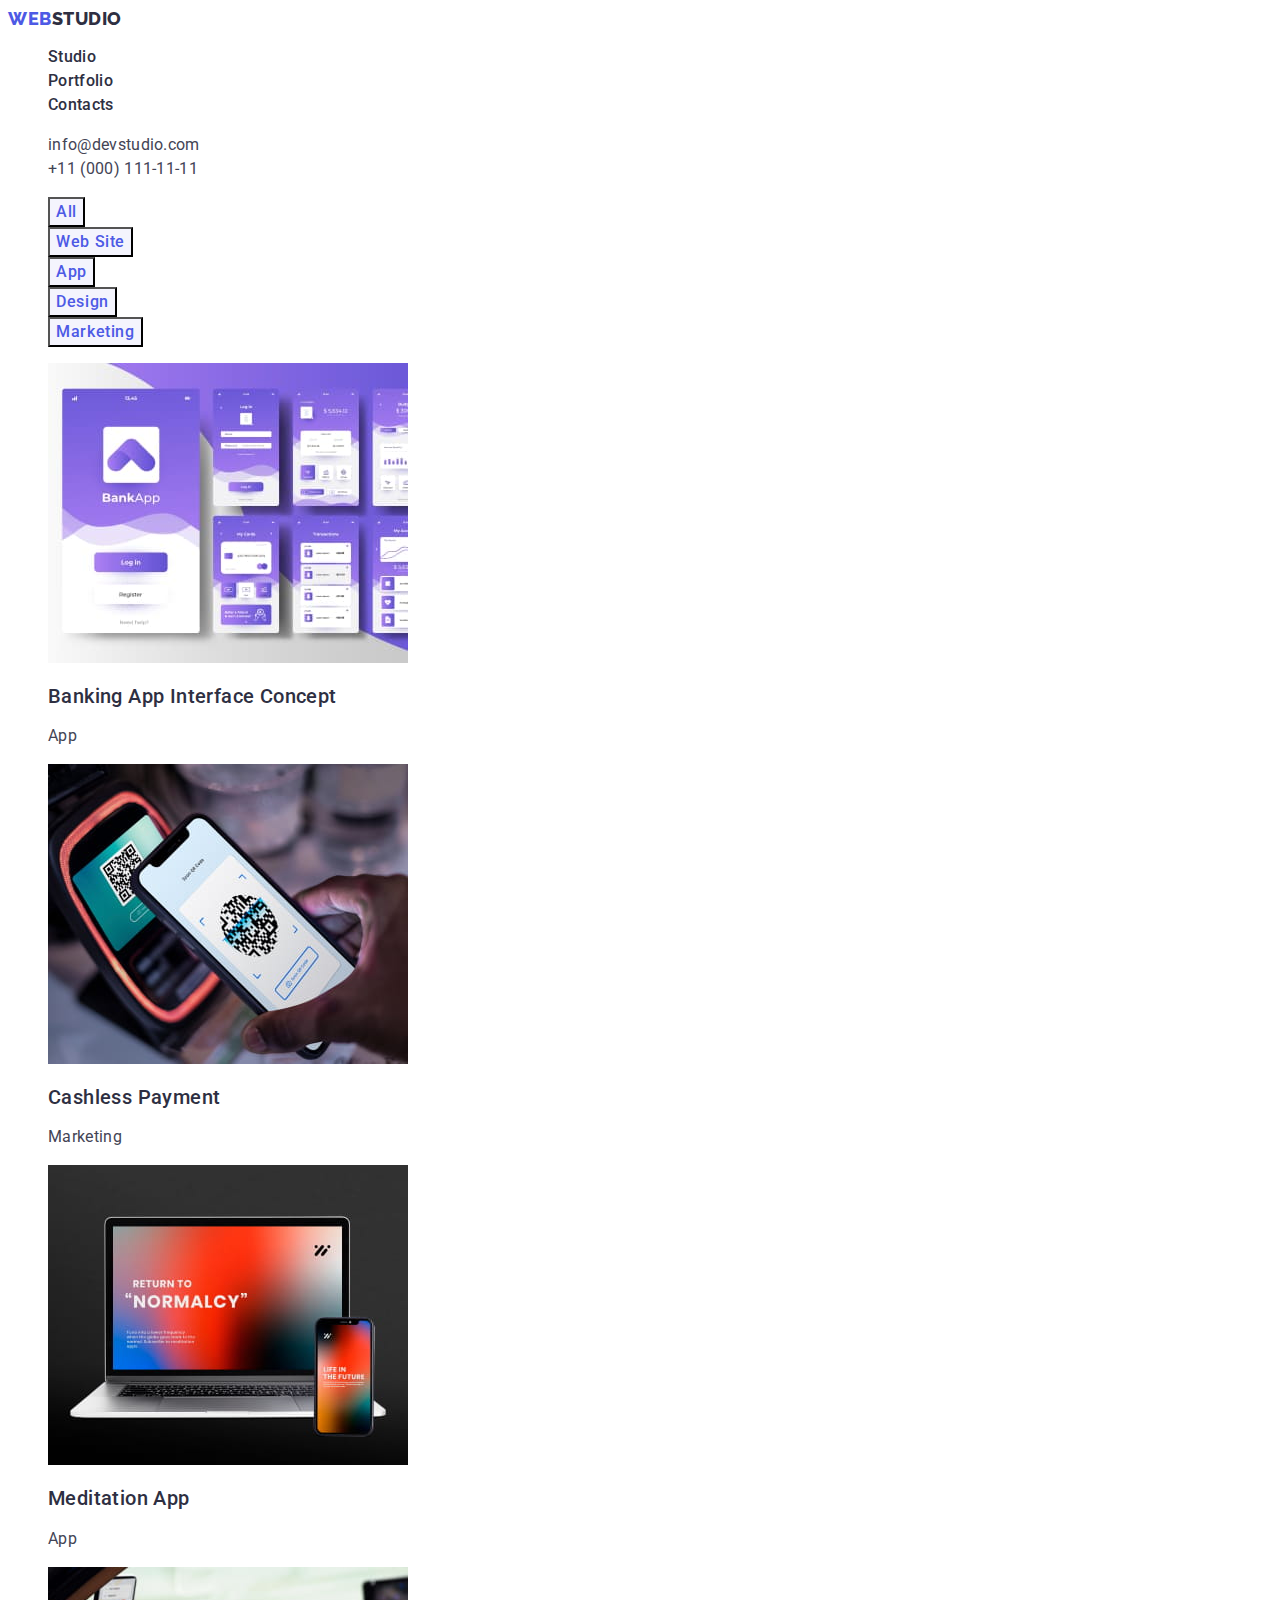
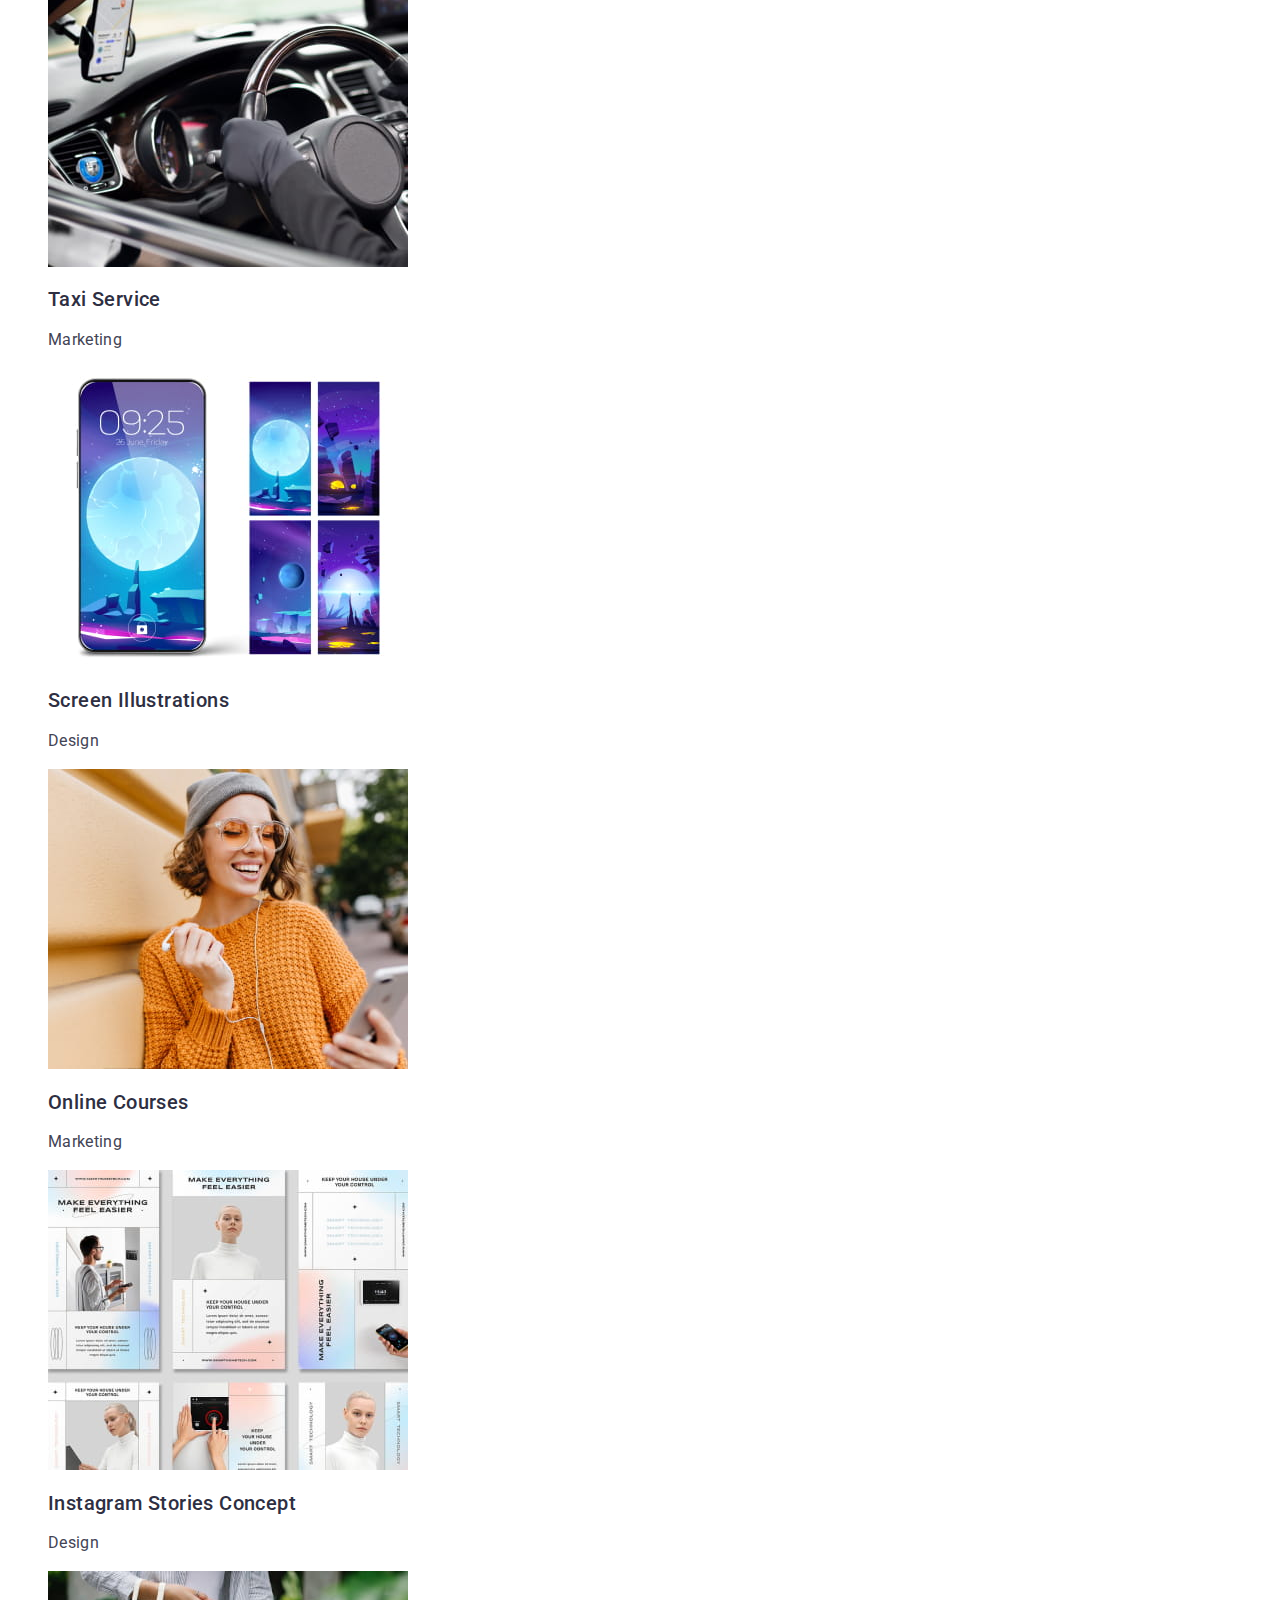
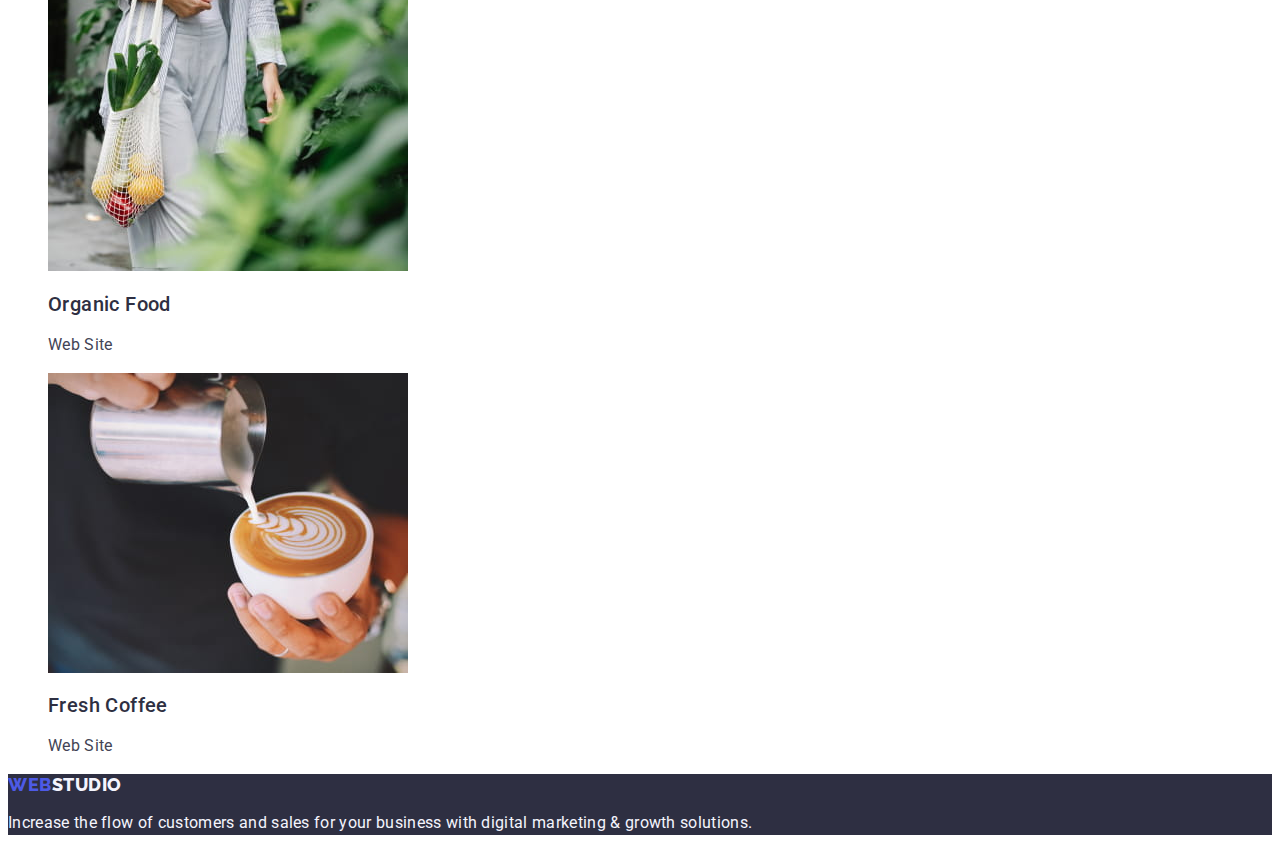
==== portfolio.html @ d8437b6e "Initial commit" ====
<!DOCTYPE html>
<html lang="en">
  <head>
    <meta charset="UTF-8" />
    <meta name="viewport" content="width=device-width, initial-scale=1.0" />
    <title>WebStudio</title>
    <link rel="preconnect" href="https://fonts.googleapis.com" />
    <link rel="preconnect" href="https://fonts.gstatic.com" crossorigin />
    <link
      href="https://fonts.googleapis.com/css2?family=Raleway:wght@800&family=Roboto:wght@400;500;700;900&display=swap"
      rel="stylesheet"
    />
    <link rel="stylesheet" href="./css/styles.css" />
  </head>
  <body>
    <!-- Header -->
    <!-- *************** -->
    <header class="page-header">
      <nav class="page-nav">
        <a href="./index.html" class="logo link"
          >Web<span class="logo-studio">Studio</span></a
        >
        <ul class="list menu">
          <li class="menu-item">
            <a href="./index.html" class="menu-link link">Studio</a>
          </li>
          <li class="menu-item">
            <a href="./portfolio.html" class="menu-link link">Portfolio</a>
          </li>
          <li class="menu-item">
            <a href="" class="menu-link link">Contacts</a>
          </li>
        </ul>
      </nav>
      <address class="contacts">
        <ul class="list contacts-list">
          <li class="contacts-item">
            <a href="mailto:info@devstudio.com" class="link contacts-item-link"
              >info@devstudio.com</a
            >
          </li>
          <li class="contacts-item">
            <a href="tel:+110001111111" class="link contacts-item-link"
              >+11 (000) 111-11-11</a
            >
          </li>
        </ul>
      </address>
    </header>
    <!-- Header / -->
    <!-- Portfolio -->
    <main>
      <section class="portfolio">
        <h1 hidden>Portfolio</h1>
        <ul class="list filter">
          <li class="filter-btn">
            <button type="button" class="btn">All</button>
          </li>
          <li class="filter-btn">
            <button type="button" class="btn">Web Site</button>
          </li>
          <li class="filter-btn">
            <button type="button" class="btn">App</button>
          </li>
          <li class="filter-btn">
            <button type="button" class="btn">Design</button>
          </li>
          <li class="filter-btn">
            <button type="button" class="btn">Marketing</button>
          </li>
        </ul>

        <ul class="list">
          <li class="card">
            <a href="" class="link">
              <img
                class="card-img"
                src="./images/portfolio/img-1.jpg"
                alt="Banking app"
                width="360"
                height="300"
              />
              <h2 class="second-header">Banking App Interface Concept</h2>
              <p class="describtion">App</p>
            </a>
          </li>
          <li class="card">
            <a href="" class="link">
              <img
                class="card-img"
                src="./images/portfolio/img-2.jpg"
                alt="Cashless payment"
                width="360"
                height="300"
              />
              <h2 class="second-header">Cashless Payment</h2>
              <p class="describtion">Marketing</p>
            </a>
          </li>
          <li class="card">
            <a href="" class="link">
              <img
                class="card-img"
                src="./images/portfolio/img-3.jpg"
                alt="Meditation App"
                width="360"
                height="300"
              />
              <h2 class="second-header">Meditation App</h2>
              <p class="describtion">App</p>
            </a>
          </li>
          <li class="card">
            <a href="" class="link">
              <img
                class="card-img"
                src="./images/portfolio/img-4.jpg"
                alt="Taxi Service"
                width="360"
                height="300"
              />
              <h2 class="second-header">Taxi Service</h2>
              <p class="describtion">Marketing</p>
            </a>
          </li>
          <li class="card">
            <a href="" class="link">
              <img
                class="card-img"
                src="./images/portfolio/img-5.jpg"
                alt="Screen Illustrations"
                width="360"
                height="300"
              />
              <h2 class="second-header">Screen Illustrations</h2>
              <p class="describtion">Design</p>
            </a>
          </li>
          <li class="card">
            <a href="" class="link">
              <img
                class="card-img"
                src="./images/portfolio/img-6.jpg"
                alt="Online Courses"
                width="360"
                height="300"
              />
              <h2 class="second-header">Online Courses</h2>
              <p class="describtion">Marketing</p>
            </a>
          </li>
          <li class="card">
            <a href="" class="link">
              <img
                class="card-img"
                src="./images/portfolio/img-7.jpg"
                alt="Instagram Stories Concept"
                width="360"
                height="300"
              />
              <h2 class="second-header">Instagram Stories Concept</h2>
              <p class="describtion">Design</p>
            </a>
          </li>
          <li class="card">
            <a href="" class="link">
              <img
                class="card-img"
                src="./images/portfolio/img-8.jpg"
                alt="Organic Food"
                width="360"
                height="300"
              />
              <h2 class="second-header">Organic Food</h2>
              <p class="describtion">Web Site</p>
            </a>
          </li>
          <li class="card">
            <a href="" class="link">
              <img
                class="card-img"
                src="./images/portfolio/img-9.jpg"
                alt="Fresh Coffee"
                width="360"
                height="300"
              />
              <h2 class="second-header">Fresh Coffee</h2>
              <p class="describtion">Web Site</p>
            </a>
          </li>
        </ul>
      </section>
      <!-- Portfolio / -->
    </main>
    <!-- FOOTER -->
    <footer class="footer">
      <a href="./index.html" class="logo link"
        >Web<span class="logo-studio-light">Studio</span></a
      >
      <p class="describtion-light">
        Increase the flow of customers and sales for your business with digital
        marketing & growth solutions.
      </p>
    </footer>
    <!-- FOOTER / -->
  </body>
</html>
---- css/styles.css ----
:root {
  --primary-text-color: #434455;
  --secondary-color: #2e2f42;
  --brand-color: #4d5ae5;
  --pressed-color: #404bbf;
  --background-color: #fff;
  --light-color: #f4f4fd;
}
body {
  font-family: 'Roboto', sans-serif;
  color: var(--primary-text-color);
  background-color: var(--background-color);
}
.list {
  list-style: none;
}
.link {
  text-decoration: none;
  color: var(--primary-text-color);
}
.section-header {
  font-weight: 700;
  font-size: 36px;
  line-height: 1.11;
  text-align: center;
  letter-spacing: 0.02em;
  text-transform: capitalize;
  color: var(--secondary-color);
}
.second-header {
  font-weight: 500;
  font-size: 20px;
  line-height: 1.2;
  letter-spacing: 0.02em;
  color: var(--secondary-color);
}
.describtion {
  font-weight: 400;
  font-size: 16px;
  line-height: 1.5;
  letter-spacing: 0.02em;
}
/* Header
*************** */
.logo {
  color: var(--brand-color);
  font-family: 'Raleway', sans-serif;
  font-size: 18px;
  font-style: normal;
  font-weight: 800;
  line-height: 1.17;
  letter-spacing: 0.03em;
  text-transform: uppercase;
}
.logo-studio {
  color: var(--secondary-color);
}
.menu-link {
  color: var(--secondary-color);
  font-size: 16px;
  font-style: normal;
  font-weight: 500;
  line-height: 1.5;
  letter-spacing: 0.02em;
}
.menu-link:hover,
.menu-link:focus {
  color: var(--pressed-color);
}
.contacts {
  font-style: normal;
}

.contacts-item {
  font-size: 16px;
  font-weight: 400;
  line-height: 1.5;
  letter-spacing: 0.02em;
}
.contacts-item-link:hover,
.contacts-item-link:focus {
  color: var(--pressed-color);
}
/* HERO */
.hero {
  background-color: var(--secondary-color);
}
.hero-header {
  color: var(--background-color);
  font-size: 56px;
  font-weight: 700;
  line-height: 1.07;
  letter-spacing: 0.02em;
  text-align: center;
}
.hero-btn {
  font-family: 'Roboto', sans-serif;
  cursor: pointer;
  background-color: var(--brand-color);
  font-weight: 500;
  font-size: 16px;
  line-height: 1.5;
  letter-spacing: 0.04em;
  color: var(--background-color);
}
.hero-btn:hover,
.hero-btn:focus {
  background-color: var(--pressed-color);
}
/* Section 4
Team */
.team {
  background-color: #f4f4fd;
}
.team-member {
  background-color: var(--background-color);
}

/* Portfolio */
.portfolio {
  background-color: var(--background-color);
}
.btn {
  font-family: 'Roboto', sans-serif;
  cursor: pointer;
  font-weight: 500;
  font-size: 16px;
  line-height: 1.5;
  letter-spacing: 0.04em;
  color: var(--brand-color);
  background-color: var(--light-color);
}
.btn:hover,
.btn:focus {
  color: var(--background-color);
  background-color: var(--pressed-color);
}

/* FOOTER */
.footer {
  background-color: var(--secondary-color);
}
.logo-studio-light {
  color: var(--light-color);
}
.describtion-light {
  color: var(--light-color);
  line-height: 1.5;
  letter-spacing: 0.02em;
}
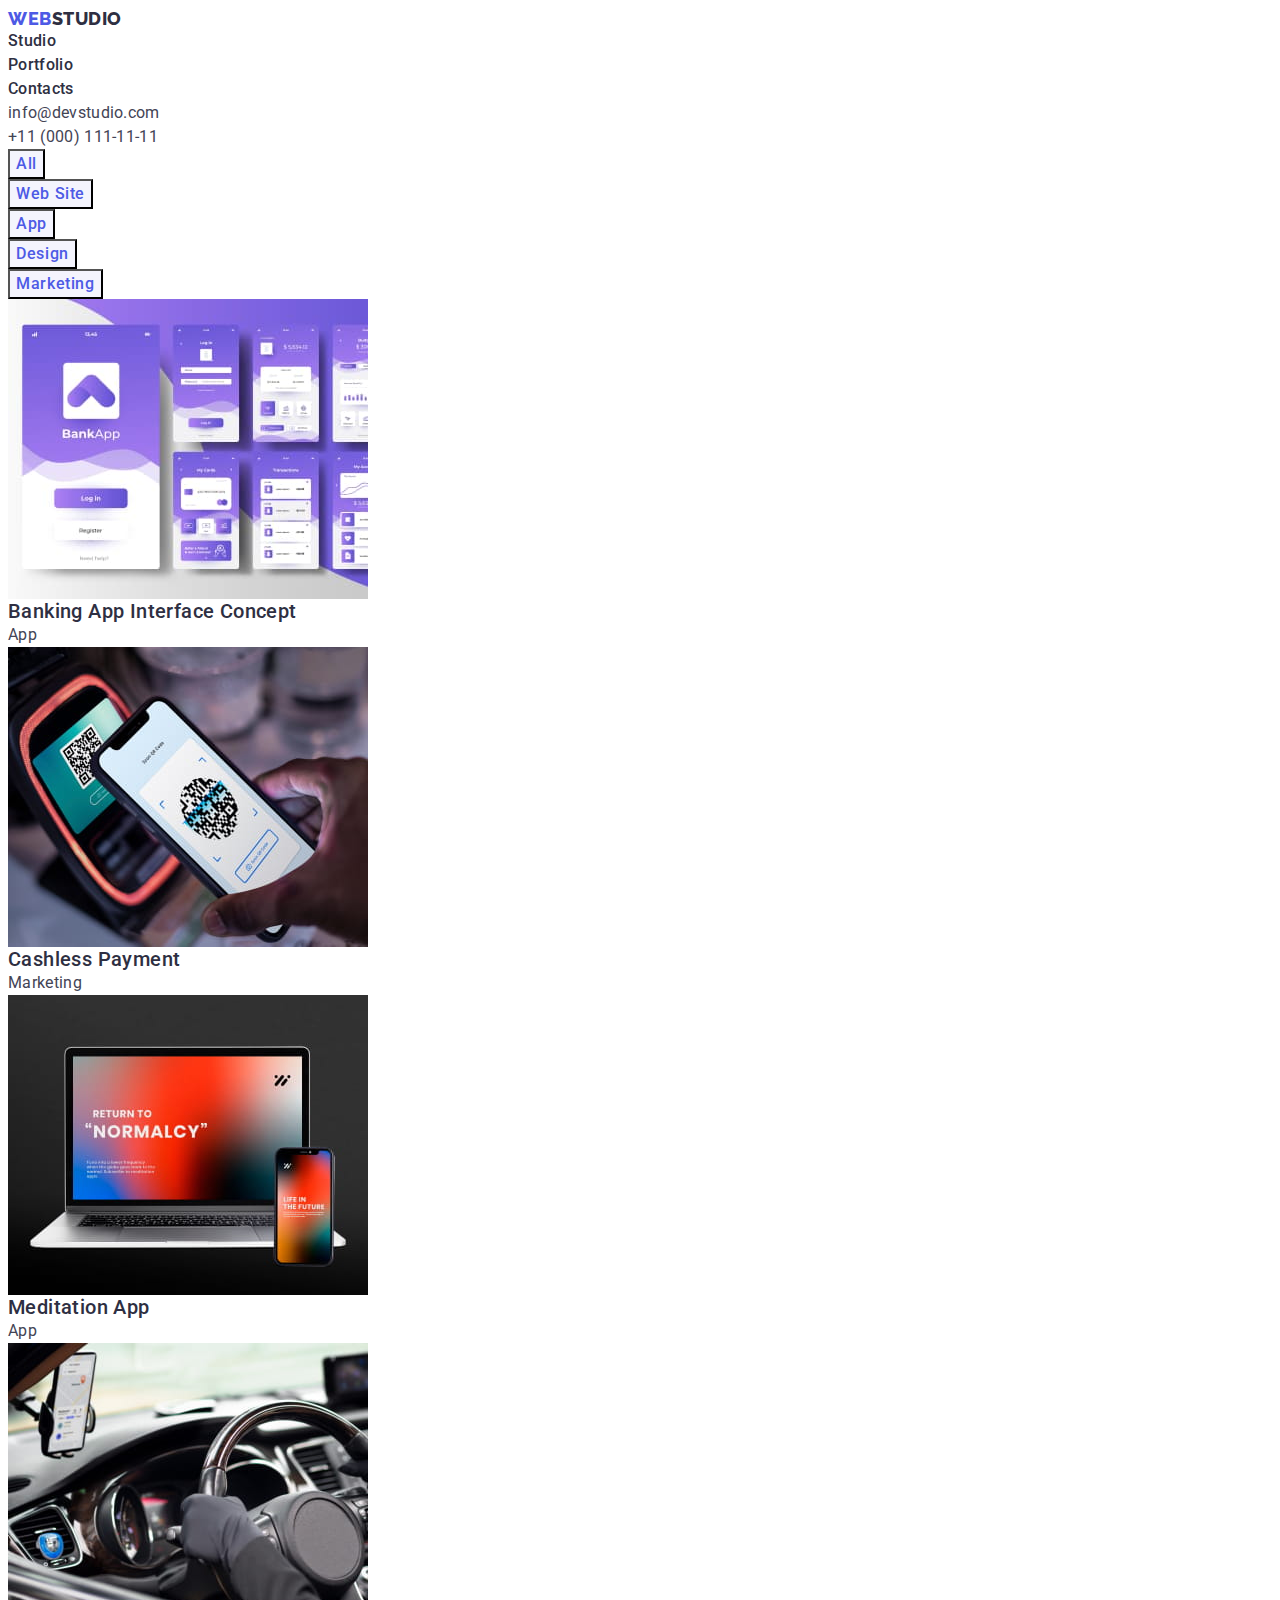
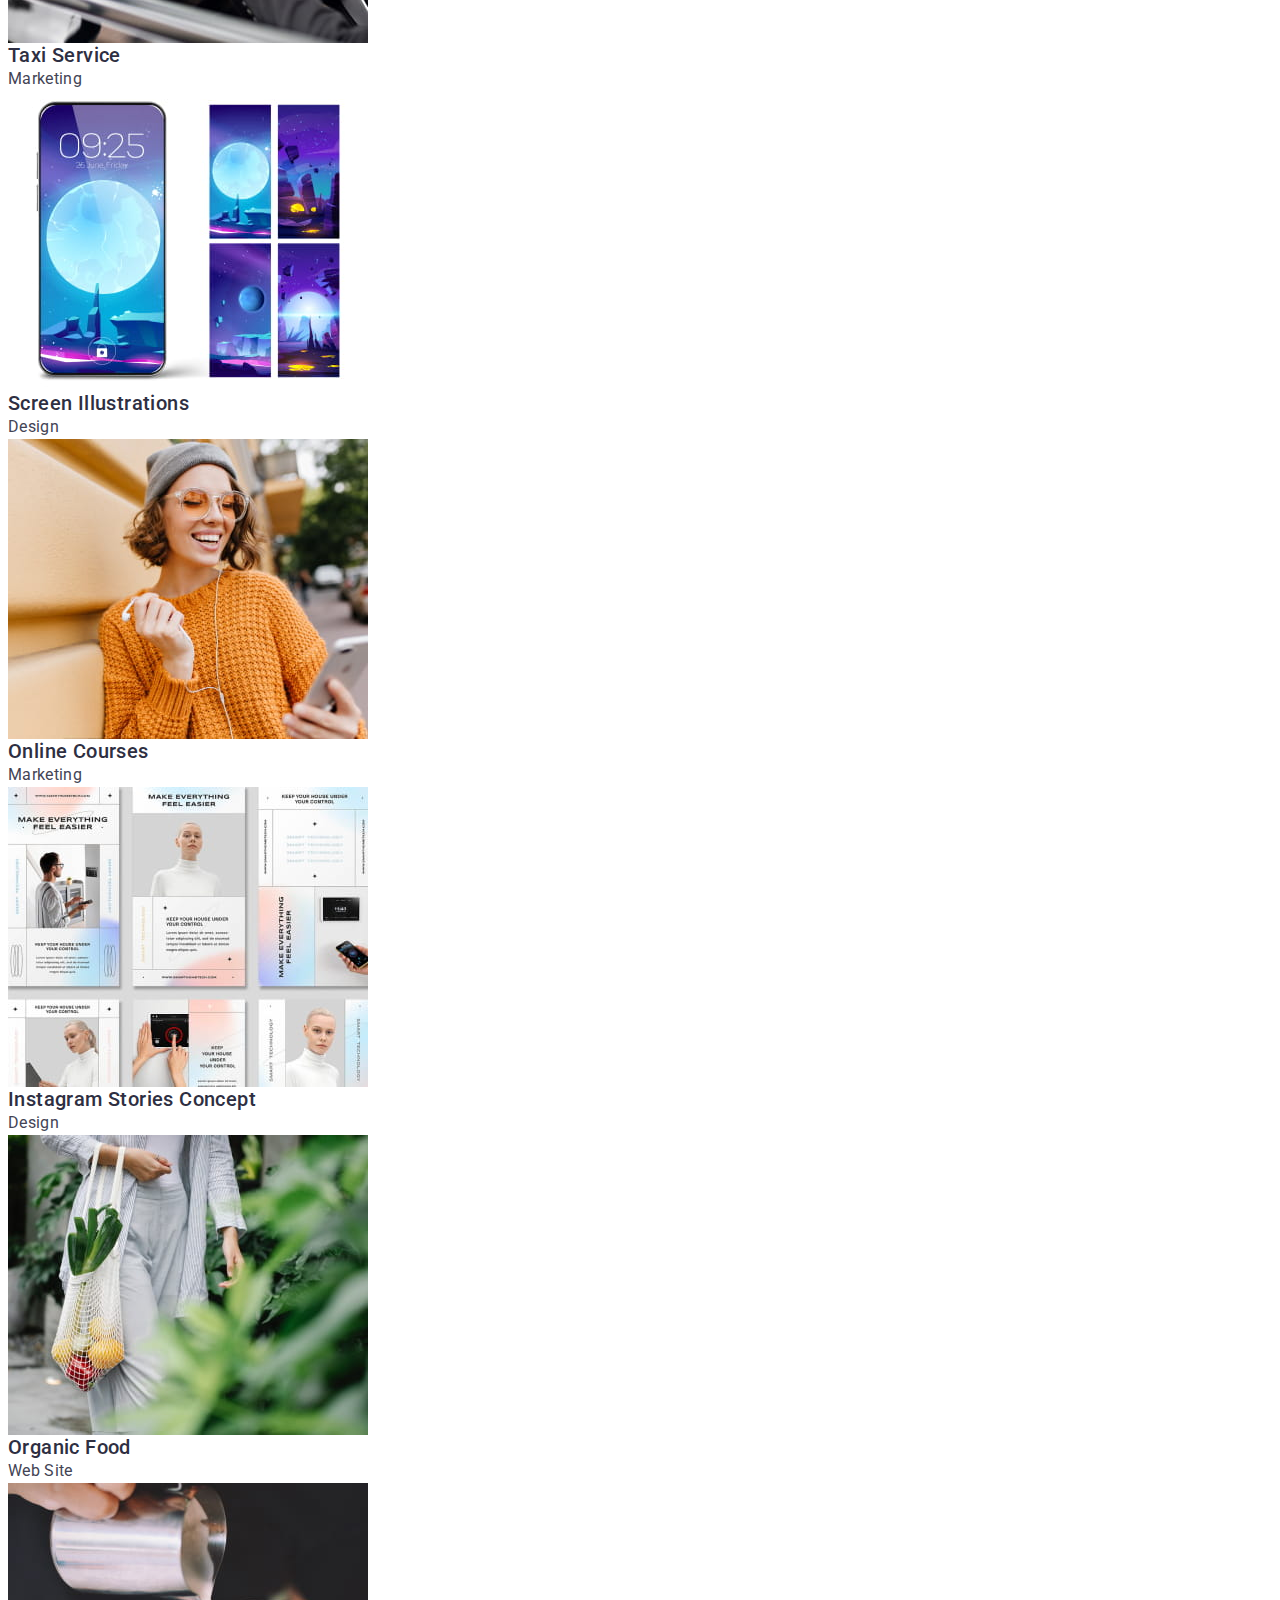
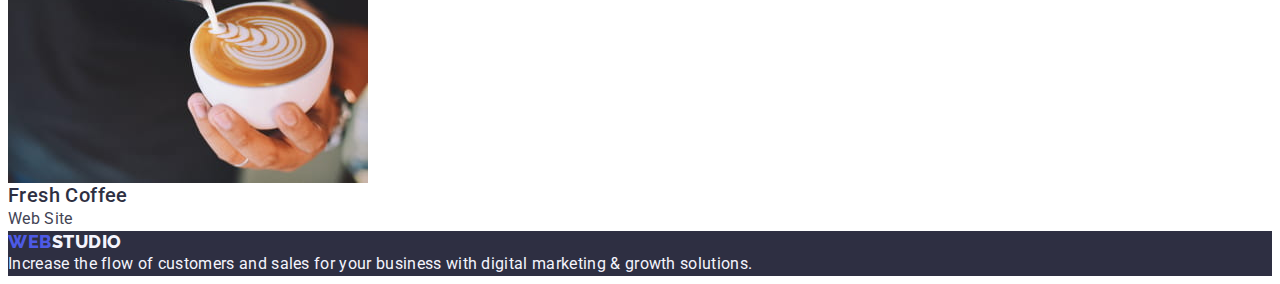
==== commit b6275ce5: "add global styles" ====
--- a/portfolio.html
+++ b/portfolio.html
@@ -9,6 +9,13 @@
     <link
       href="https://fonts.googleapis.com/css2?family=Raleway:wght@800&family=Roboto:wght@400;500;700;900&display=swap"
       rel="stylesheet"
+    />
+    <link
+      rel="stylesheet"
+      href="https://cdnjs.cloudflare.com/ajax/libs/modern-normalize/2.0.0/modern-normalize.min.css"
+      integrity="sha512-4xo8blKMVCiXpTaLzQSLSw3KFOVPWhm/TRtuPVc4WG6kUgjH6J03IBuG7JZPkcWMxJ5huwaBpOpnwYElP/m6wg=="
+      crossorigin="anonymous"
+      referrerpolicy="no-referrer"
     />
     <link rel="stylesheet" href="./css/styles.css" />
   </head>
--- a/css/styles.css
+++ b/css/styles.css
@@ -6,6 +6,26 @@
   --background-color: #fff;
   --light-color: #f4f4fd;
 }
+h1,
+h2,
+h3,
+h4,
+h5,
+p {
+  margin-top: 0;
+  margin-bottom: 0;
+}
+
+ul,
+ol {
+  margin-top: 0;
+  margin-bottom: 0;
+  padding-left: 0;
+}
+img {
+  display: block;
+}
+
 body {
   font-family: 'Roboto', sans-serif;
   color: var(--primary-text-color);
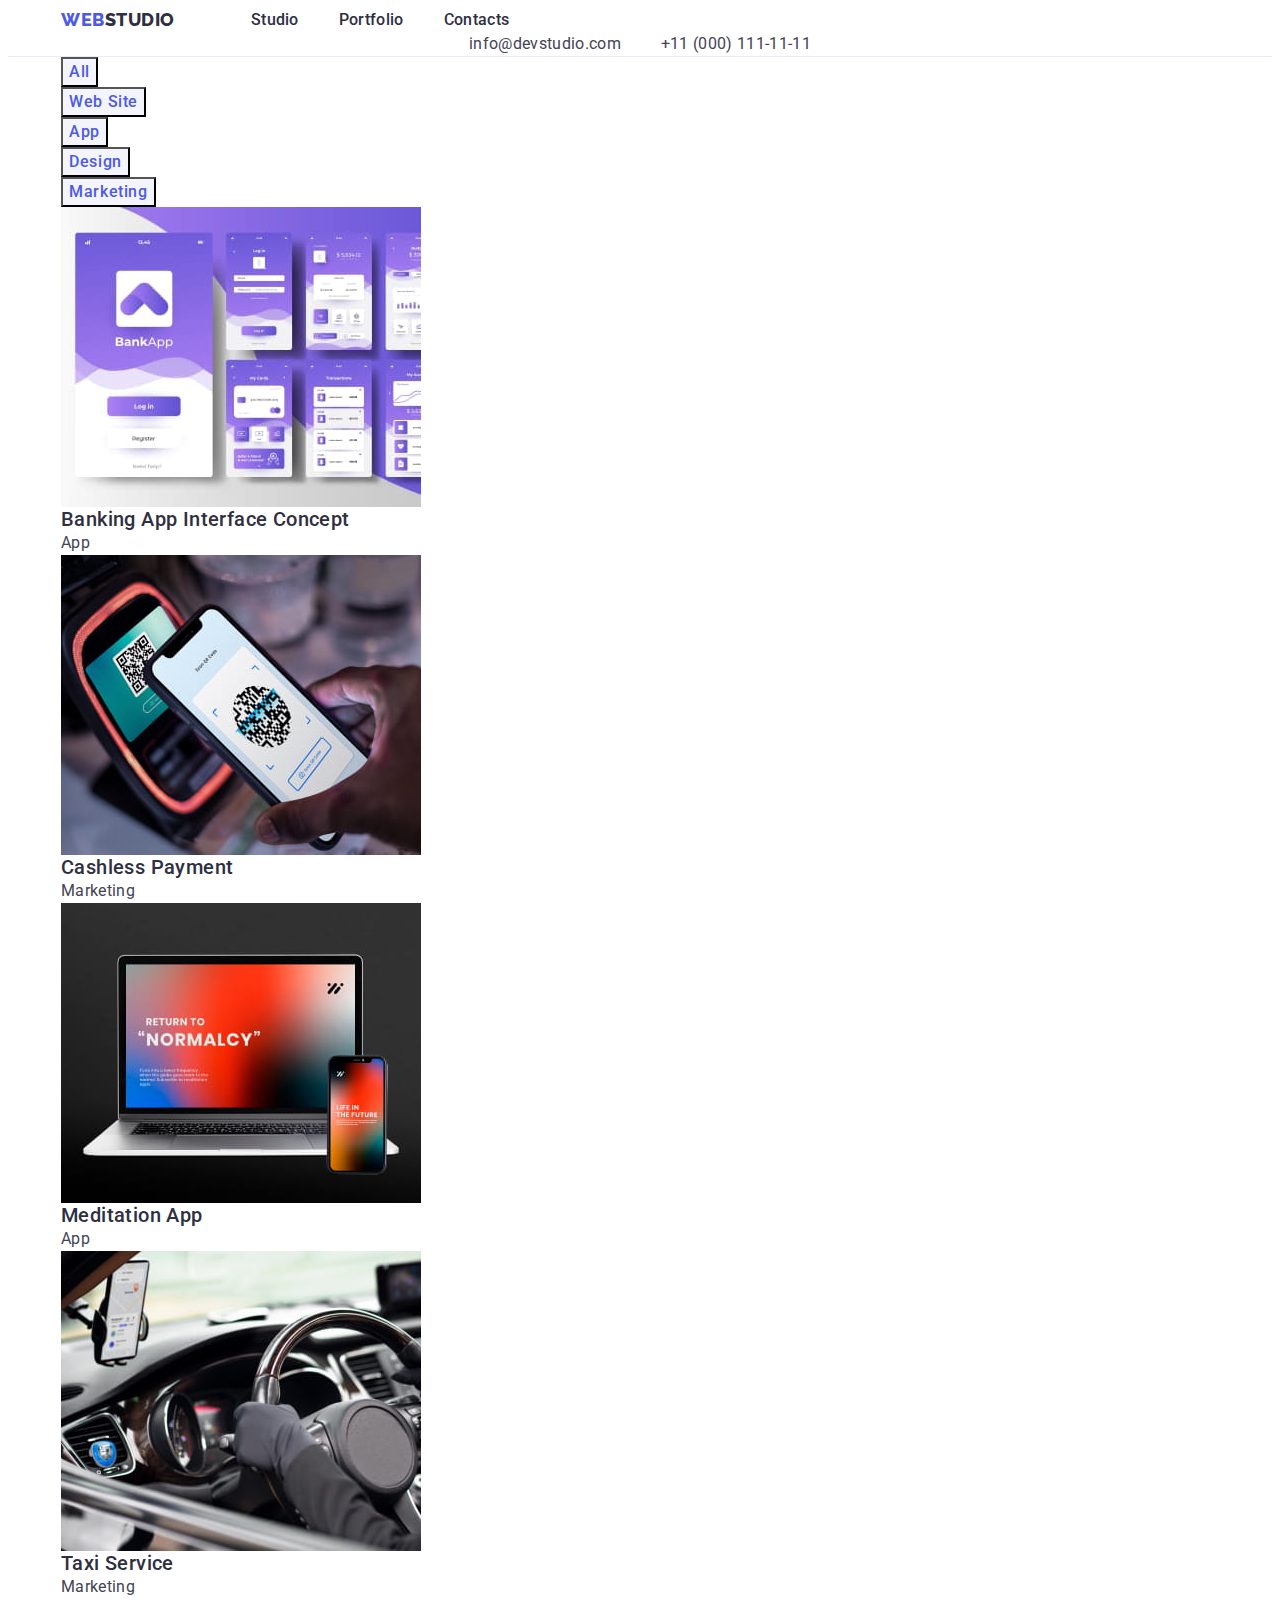
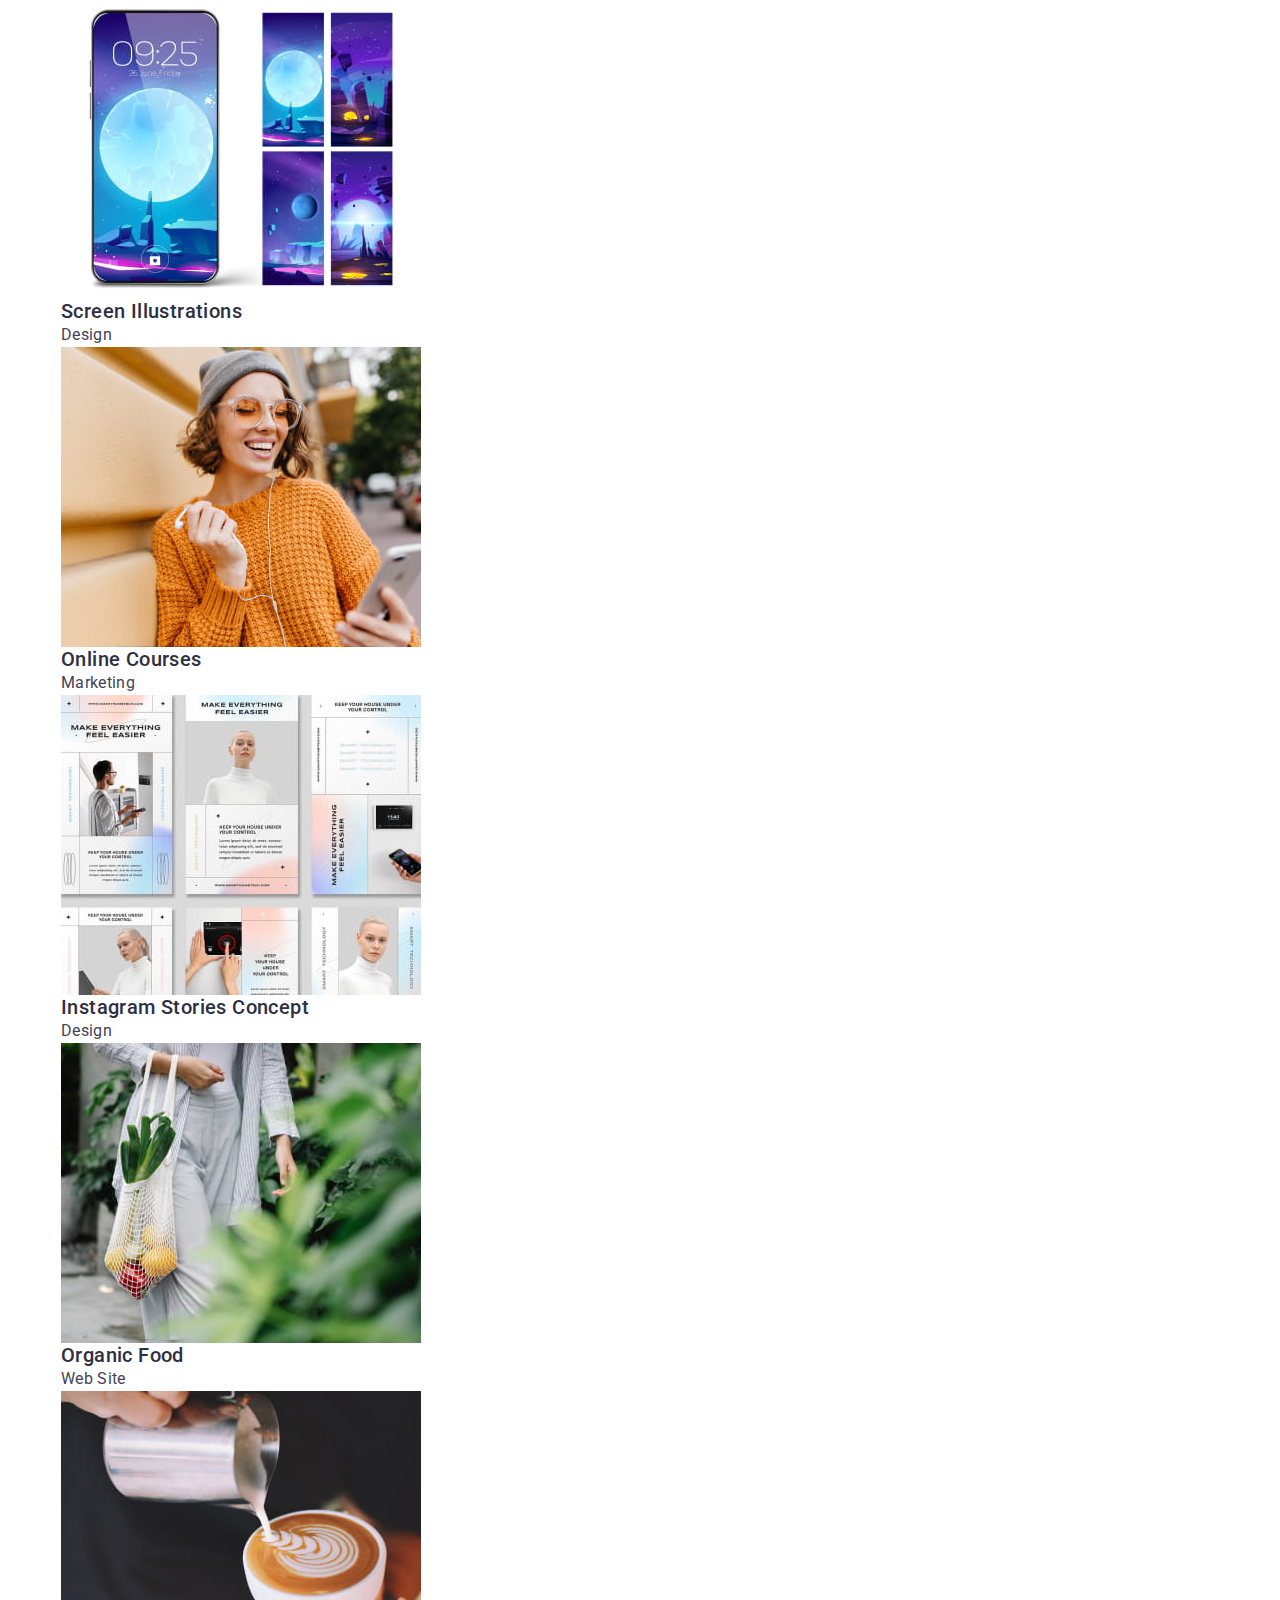
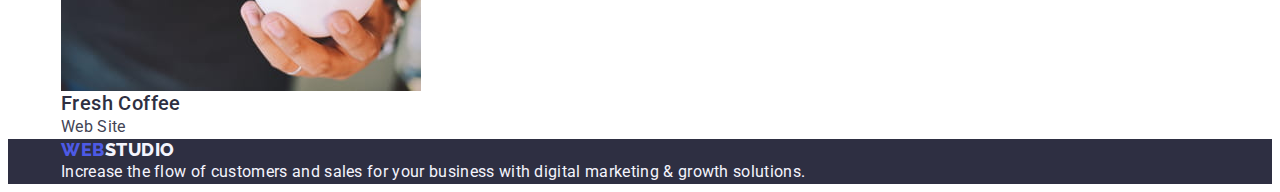
==== commit b67b1ad5: "add header and hero position styling" ====
--- a/portfolio.html
+++ b/portfolio.html
@@ -23,191 +23,199 @@
     <!-- Header -->
     <!-- *************** -->
     <header class="page-header">
-      <nav class="page-nav">
-        <a href="./index.html" class="logo link"
-          >Web<span class="logo-studio">Studio</span></a
-        >
-        <ul class="list menu">
-          <li class="menu-item">
-            <a href="./index.html" class="menu-link link">Studio</a>
-          </li>
-          <li class="menu-item">
-            <a href="./portfolio.html" class="menu-link link">Portfolio</a>
-          </li>
-          <li class="menu-item">
-            <a href="" class="menu-link link">Contacts</a>
-          </li>
-        </ul>
-      </nav>
-      <address class="contacts">
-        <ul class="list contacts-list">
-          <li class="contacts-item">
-            <a href="mailto:info@devstudio.com" class="link contacts-item-link"
-              >info@devstudio.com</a
-            >
-          </li>
-          <li class="contacts-item">
-            <a href="tel:+110001111111" class="link contacts-item-link"
-              >+11 (000) 111-11-11</a
-            >
-          </li>
-        </ul>
-      </address>
+      <div class="container">
+        <nav class="page-nav">
+          <a href="./index.html" class="logo link"
+            >Web<span class="logo-studio">Studio</span></a
+          >
+          <ul class="list menu">
+            <li class="menu-item">
+              <a href="./index.html" class="menu-link link">Studio</a>
+            </li>
+            <li class="menu-item">
+              <a href="./portfolio.html" class="menu-link link">Portfolio</a>
+            </li>
+            <li class="menu-item">
+              <a href="" class="menu-link link">Contacts</a>
+            </li>
+          </ul>
+        </nav>
+        <address class="contacts">
+          <ul class="list contacts-list">
+            <li class="contacts-item">
+              <a
+                href="mailto:info@devstudio.com"
+                class="link contacts-item-link"
+                >info@devstudio.com</a
+              >
+            </li>
+            <li class="contacts-item">
+              <a href="tel:+110001111111" class="link contacts-item-link"
+                >+11 (000) 111-11-11</a
+              >
+            </li>
+          </ul>
+        </address>
+      </div>
     </header>
     <!-- Header / -->
     <!-- Portfolio -->
     <main>
       <section class="portfolio">
-        <h1 hidden>Portfolio</h1>
-        <ul class="list filter">
-          <li class="filter-btn">
-            <button type="button" class="btn">All</button>
-          </li>
-          <li class="filter-btn">
-            <button type="button" class="btn">Web Site</button>
-          </li>
-          <li class="filter-btn">
-            <button type="button" class="btn">App</button>
-          </li>
-          <li class="filter-btn">
-            <button type="button" class="btn">Design</button>
-          </li>
-          <li class="filter-btn">
-            <button type="button" class="btn">Marketing</button>
-          </li>
-        </ul>
+        <div class="container">
+          <h1 hidden>Portfolio</h1>
+          <ul class="list filter">
+            <li class="filter-btn">
+              <button type="button" class="btn">All</button>
+            </li>
+            <li class="filter-btn">
+              <button type="button" class="btn">Web Site</button>
+            </li>
+            <li class="filter-btn">
+              <button type="button" class="btn">App</button>
+            </li>
+            <li class="filter-btn">
+              <button type="button" class="btn">Design</button>
+            </li>
+            <li class="filter-btn">
+              <button type="button" class="btn">Marketing</button>
+            </li>
+          </ul>
 
-        <ul class="list">
-          <li class="card">
-            <a href="" class="link">
-              <img
-                class="card-img"
-                src="./images/portfolio/img-1.jpg"
-                alt="Banking app"
-                width="360"
-                height="300"
-              />
-              <h2 class="second-header">Banking App Interface Concept</h2>
-              <p class="describtion">App</p>
-            </a>
-          </li>
-          <li class="card">
-            <a href="" class="link">
-              <img
-                class="card-img"
-                src="./images/portfolio/img-2.jpg"
-                alt="Cashless payment"
-                width="360"
-                height="300"
-              />
-              <h2 class="second-header">Cashless Payment</h2>
-              <p class="describtion">Marketing</p>
-            </a>
-          </li>
-          <li class="card">
-            <a href="" class="link">
-              <img
-                class="card-img"
-                src="./images/portfolio/img-3.jpg"
-                alt="Meditation App"
-                width="360"
-                height="300"
-              />
-              <h2 class="second-header">Meditation App</h2>
-              <p class="describtion">App</p>
-            </a>
-          </li>
-          <li class="card">
-            <a href="" class="link">
-              <img
-                class="card-img"
-                src="./images/portfolio/img-4.jpg"
-                alt="Taxi Service"
-                width="360"
-                height="300"
-              />
-              <h2 class="second-header">Taxi Service</h2>
-              <p class="describtion">Marketing</p>
-            </a>
-          </li>
-          <li class="card">
-            <a href="" class="link">
-              <img
-                class="card-img"
-                src="./images/portfolio/img-5.jpg"
-                alt="Screen Illustrations"
-                width="360"
-                height="300"
-              />
-              <h2 class="second-header">Screen Illustrations</h2>
-              <p class="describtion">Design</p>
-            </a>
-          </li>
-          <li class="card">
-            <a href="" class="link">
-              <img
-                class="card-img"
-                src="./images/portfolio/img-6.jpg"
-                alt="Online Courses"
-                width="360"
-                height="300"
-              />
-              <h2 class="second-header">Online Courses</h2>
-              <p class="describtion">Marketing</p>
-            </a>
-          </li>
-          <li class="card">
-            <a href="" class="link">
-              <img
-                class="card-img"
-                src="./images/portfolio/img-7.jpg"
-                alt="Instagram Stories Concept"
-                width="360"
-                height="300"
-              />
-              <h2 class="second-header">Instagram Stories Concept</h2>
-              <p class="describtion">Design</p>
-            </a>
-          </li>
-          <li class="card">
-            <a href="" class="link">
-              <img
-                class="card-img"
-                src="./images/portfolio/img-8.jpg"
-                alt="Organic Food"
-                width="360"
-                height="300"
-              />
-              <h2 class="second-header">Organic Food</h2>
-              <p class="describtion">Web Site</p>
-            </a>
-          </li>
-          <li class="card">
-            <a href="" class="link">
-              <img
-                class="card-img"
-                src="./images/portfolio/img-9.jpg"
-                alt="Fresh Coffee"
-                width="360"
-                height="300"
-              />
-              <h2 class="second-header">Fresh Coffee</h2>
-              <p class="describtion">Web Site</p>
-            </a>
-          </li>
-        </ul>
+          <ul class="list">
+            <li class="card">
+              <a href="" class="link">
+                <img
+                  class="card-img"
+                  src="./images/portfolio/img-1.jpg"
+                  alt="Banking app"
+                  width="360"
+                  height="300"
+                />
+                <h2 class="second-header">Banking App Interface Concept</h2>
+                <p class="describtion">App</p>
+              </a>
+            </li>
+            <li class="card">
+              <a href="" class="link">
+                <img
+                  class="card-img"
+                  src="./images/portfolio/img-2.jpg"
+                  alt="Cashless payment"
+                  width="360"
+                  height="300"
+                />
+                <h2 class="second-header">Cashless Payment</h2>
+                <p class="describtion">Marketing</p>
+              </a>
+            </li>
+            <li class="card">
+              <a href="" class="link">
+                <img
+                  class="card-img"
+                  src="./images/portfolio/img-3.jpg"
+                  alt="Meditation App"
+                  width="360"
+                  height="300"
+                />
+                <h2 class="second-header">Meditation App</h2>
+                <p class="describtion">App</p>
+              </a>
+            </li>
+            <li class="card">
+              <a href="" class="link">
+                <img
+                  class="card-img"
+                  src="./images/portfolio/img-4.jpg"
+                  alt="Taxi Service"
+                  width="360"
+                  height="300"
+                />
+                <h2 class="second-header">Taxi Service</h2>
+                <p class="describtion">Marketing</p>
+              </a>
+            </li>
+            <li class="card">
+              <a href="" class="link">
+                <img
+                  class="card-img"
+                  src="./images/portfolio/img-5.jpg"
+                  alt="Screen Illustrations"
+                  width="360"
+                  height="300"
+                />
+                <h2 class="second-header">Screen Illustrations</h2>
+                <p class="describtion">Design</p>
+              </a>
+            </li>
+            <li class="card">
+              <a href="" class="link">
+                <img
+                  class="card-img"
+                  src="./images/portfolio/img-6.jpg"
+                  alt="Online Courses"
+                  width="360"
+                  height="300"
+                />
+                <h2 class="second-header">Online Courses</h2>
+                <p class="describtion">Marketing</p>
+              </a>
+            </li>
+            <li class="card">
+              <a href="" class="link">
+                <img
+                  class="card-img"
+                  src="./images/portfolio/img-7.jpg"
+                  alt="Instagram Stories Concept"
+                  width="360"
+                  height="300"
+                />
+                <h2 class="second-header">Instagram Stories Concept</h2>
+                <p class="describtion">Design</p>
+              </a>
+            </li>
+            <li class="card">
+              <a href="" class="link">
+                <img
+                  class="card-img"
+                  src="./images/portfolio/img-8.jpg"
+                  alt="Organic Food"
+                  width="360"
+                  height="300"
+                />
+                <h2 class="second-header">Organic Food</h2>
+                <p class="describtion">Web Site</p>
+              </a>
+            </li>
+            <li class="card">
+              <a href="" class="link">
+                <img
+                  class="card-img"
+                  src="./images/portfolio/img-9.jpg"
+                  alt="Fresh Coffee"
+                  width="360"
+                  height="300"
+                />
+                <h2 class="second-header">Fresh Coffee</h2>
+                <p class="describtion">Web Site</p>
+              </a>
+            </li>
+          </ul>
+        </div>
       </section>
       <!-- Portfolio / -->
     </main>
     <!-- FOOTER -->
     <footer class="footer">
-      <a href="./index.html" class="logo link"
-        >Web<span class="logo-studio-light">Studio</span></a
-      >
-      <p class="describtion-light">
-        Increase the flow of customers and sales for your business with digital
-        marketing & growth solutions.
-      </p>
+      <div class="container">
+        <a href="./index.html" class="logo link"
+          >Web<span class="logo-studio-light">Studio</span></a
+        >
+        <p class="describtion-light">
+          Increase the flow of customers and sales for your business with
+          digital marketing & growth solutions.
+        </p>
+      </div>
     </footer>
     <!-- FOOTER / -->
   </body>
--- a/css/styles.css
+++ b/css/styles.css
@@ -31,6 +31,14 @@
   color: var(--primary-text-color);
   background-color: var(--background-color);
 }
+
+.container {
+  width: 1158px;
+  margin-right: auto;
+  margin-left: auto;
+  padding-right: 15px;
+  padding-left: 15px;
+}
 .list {
   list-style: none;
 }
@@ -39,7 +47,6 @@
   color: var(--primary-text-color);
 }
 .section-header {
-  font-weight: 700;
   font-size: 36px;
   line-height: 1.11;
   text-align: center;
@@ -55,13 +62,33 @@
   color: var(--secondary-color);
 }
 .describtion {
-  font-weight: 400;
   font-size: 16px;
   line-height: 1.5;
   letter-spacing: 0.02em;
 }
 /* Header
 *************** */
+
+.page-header {
+  border-bottom: 1px solid #e7e9fc;
+}
+
+.page-header-container {
+  display: flex;
+  align-items: center;
+  justify-content: space-between;
+}
+.page-nav {
+  display: flex;
+  align-items: center;
+
+  gap: 76px;
+}
+.menu {
+  display: flex;
+
+  gap: 40px;
+}
 .logo {
   color: var(--brand-color);
   font-family: 'Raleway', sans-serif;
@@ -90,6 +117,12 @@
 .contacts {
   font-style: normal;
 }
+.contacts-list {
+  display: flex;
+  align-items: center;
+  justify-content: center;
+  gap: 40px;
+}
 
 .contacts-item {
   font-size: 16px;
@@ -103,9 +136,15 @@
 }
 /* HERO */
 .hero {
+  padding-top: 188px;
+  padding-bottom: 188px;
   background-color: var(--secondary-color);
 }
 .hero-header {
+  max-width: 496px;
+  margin-bottom: 48px;
+  margin-right: auto;
+  margin-left: auto;
   color: var(--background-color);
   font-size: 56px;
   font-weight: 700;
@@ -114,6 +153,15 @@
   text-align: center;
 }
 .hero-btn {
+  display: block;
+  margin: 0 auto;
+  margin-bottom: 48px;
+  padding: 16px 32px;
+  min-width: 169px;
+  height: 56px;
+  box-shadow: 0px 4px 4px rgba(0, 0, 0, 0.15);
+  border-radius: 4px;
+  border: none;
   font-family: 'Roboto', sans-serif;
   cursor: pointer;
   background-color: var(--brand-color);
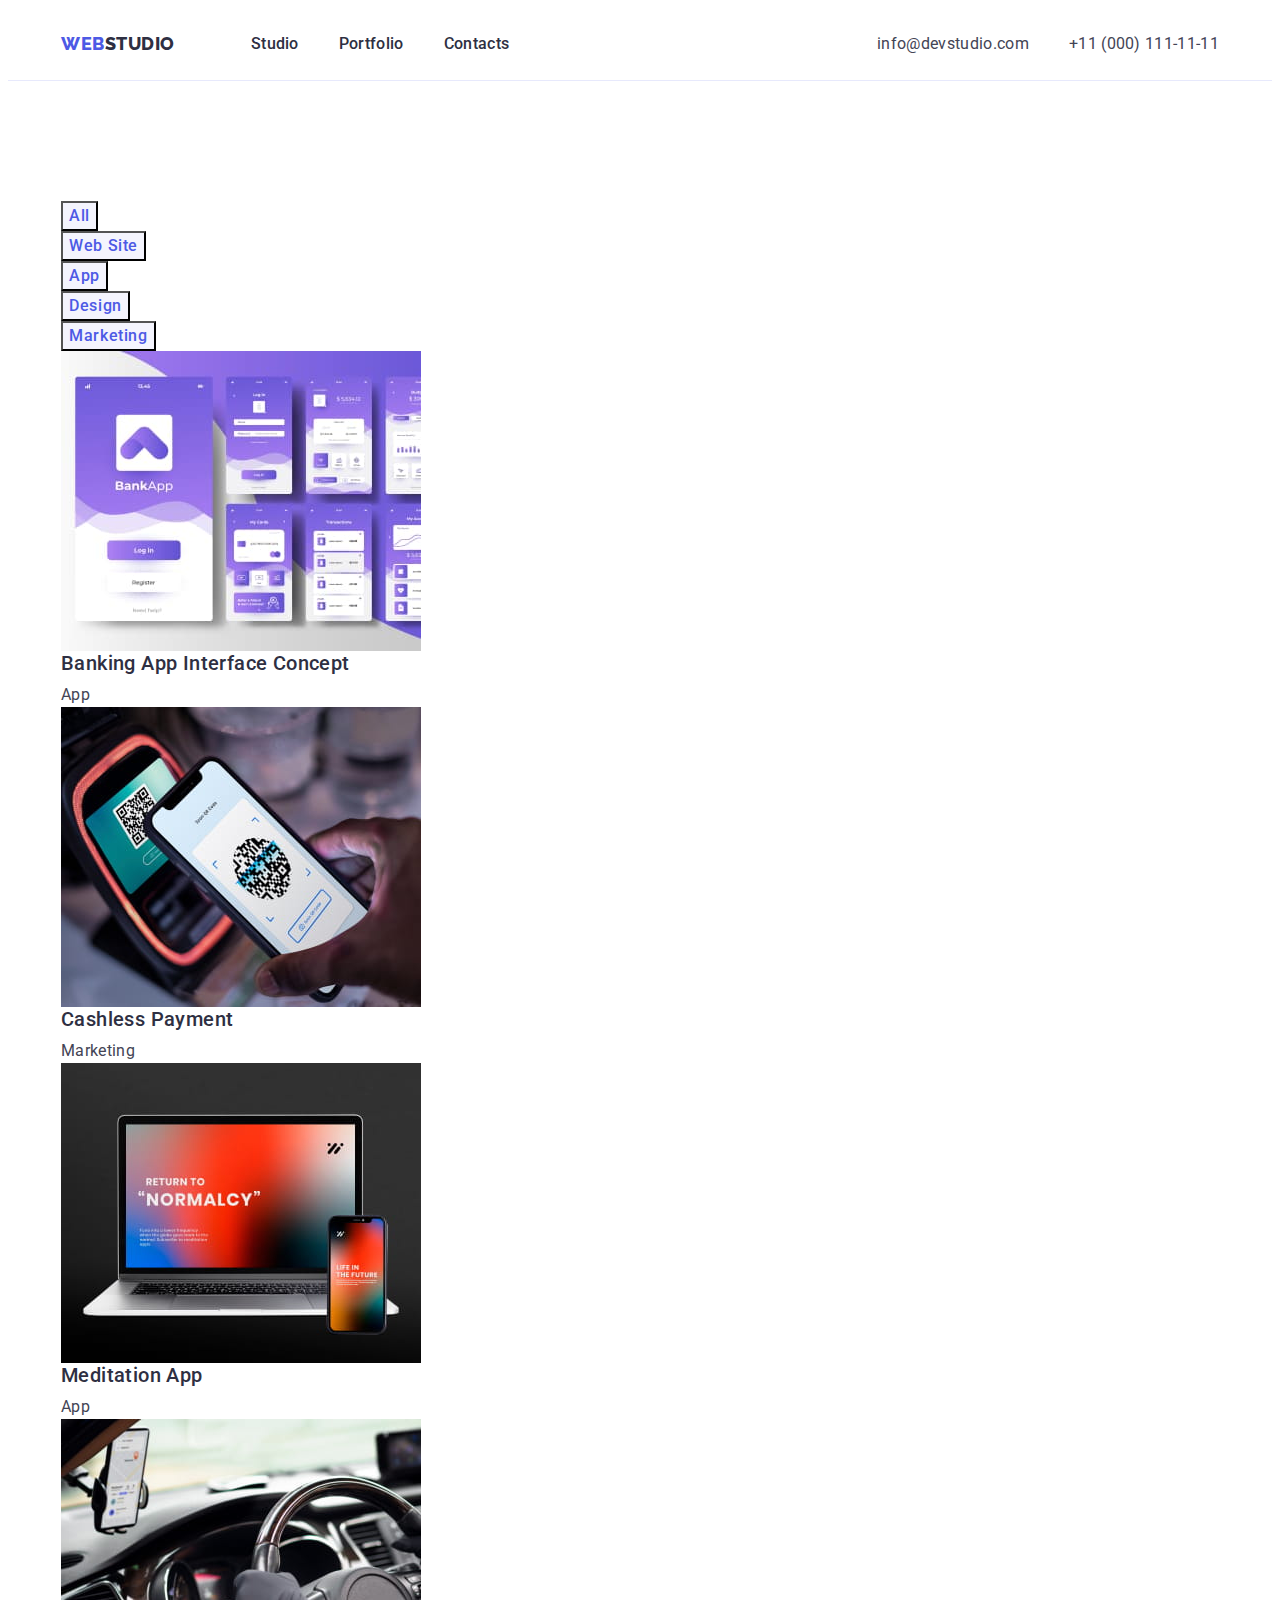
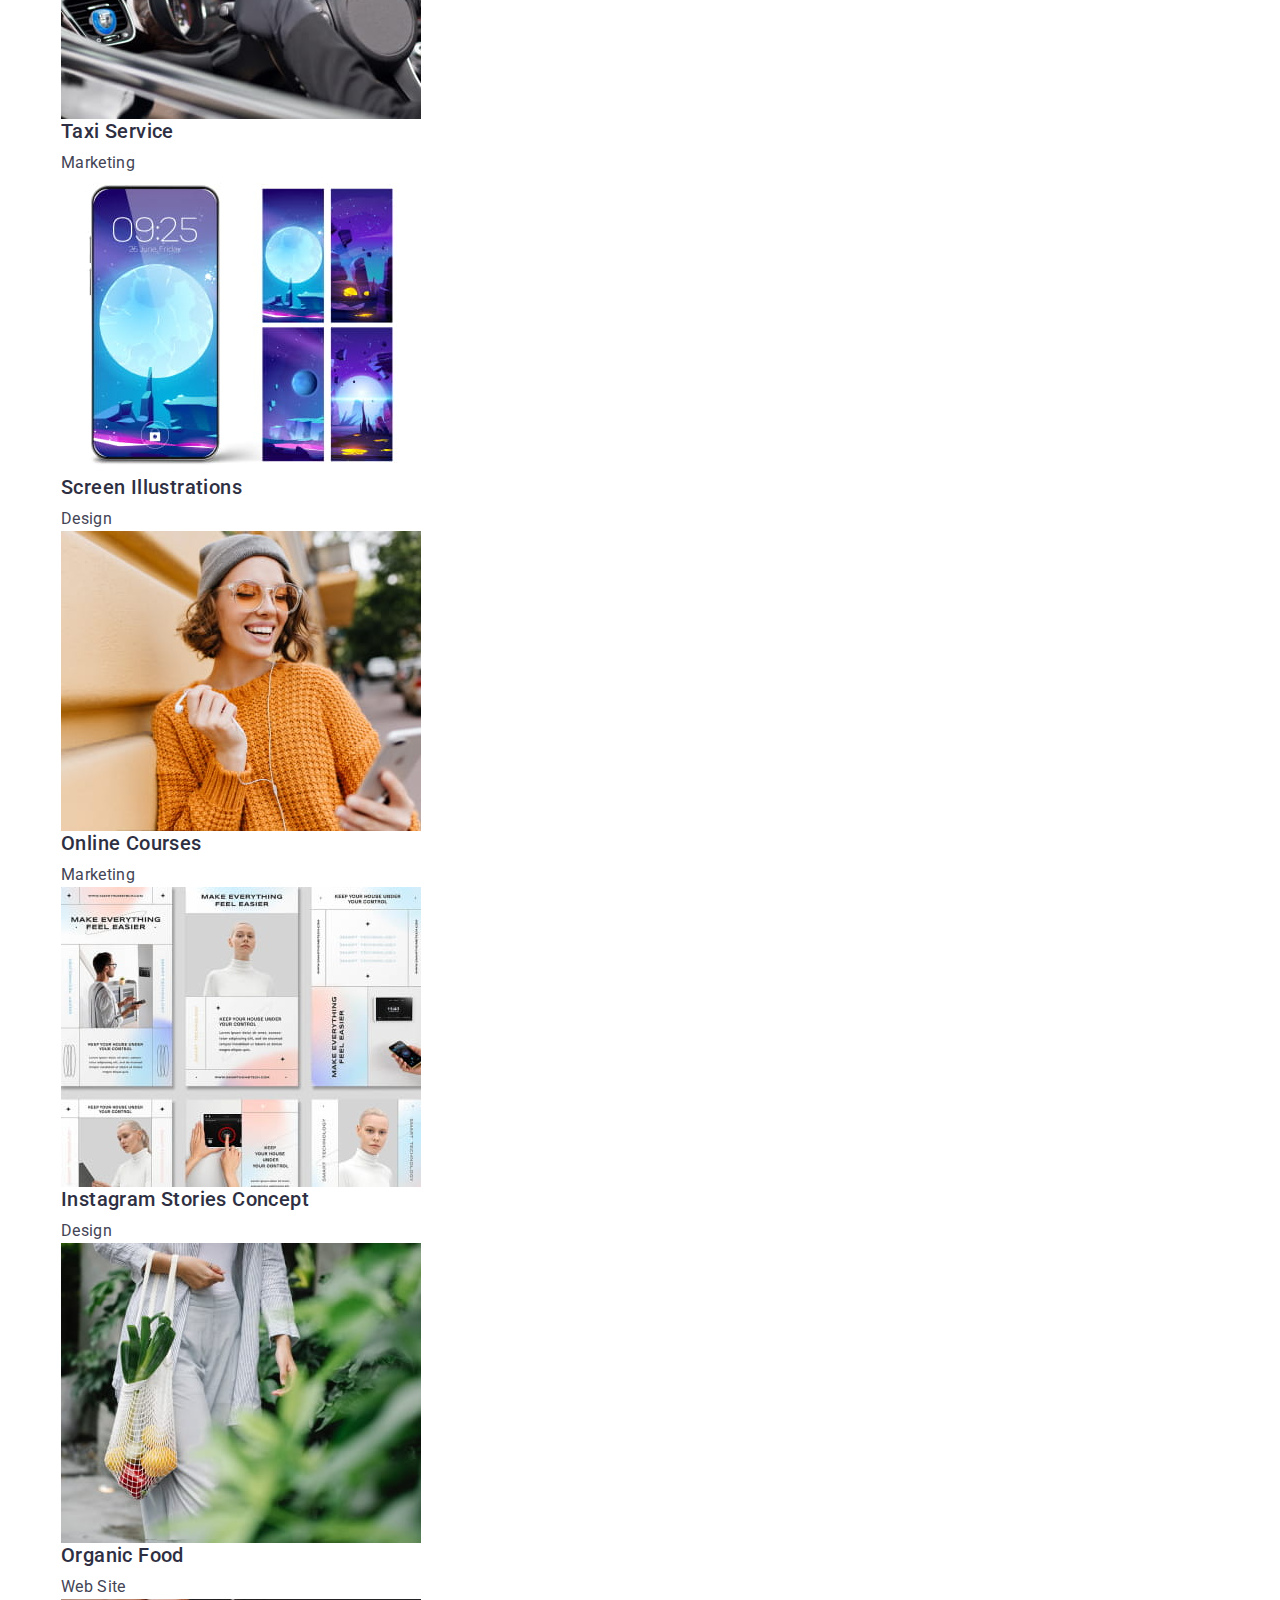
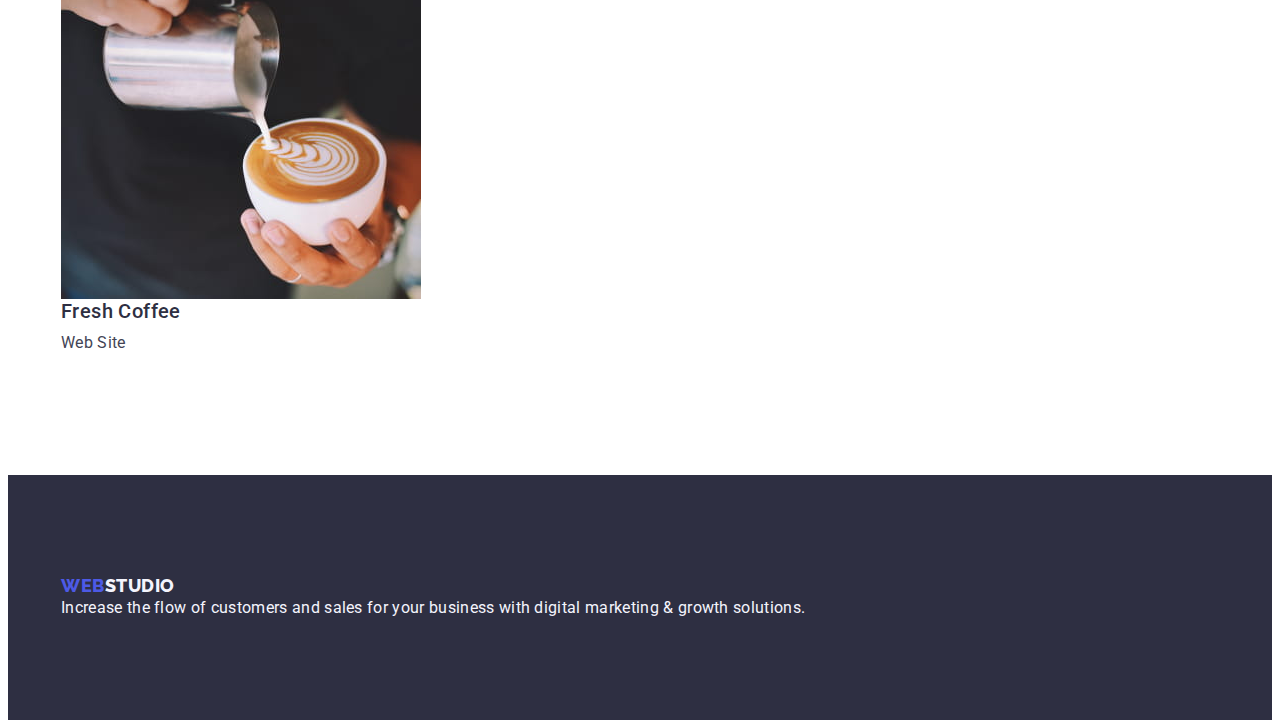
==== commit 3c1bb31d: "add index.html styling" ====
--- a/portfolio.html
+++ b/portfolio.html
@@ -23,7 +23,7 @@
     <!-- Header -->
     <!-- *************** -->
     <header class="page-header">
-      <div class="container">
+      <div class="container page-header-container">
         <nav class="page-nav">
           <a href="./index.html" class="logo link"
             >Web<span class="logo-studio">Studio</span></a
@@ -61,7 +61,7 @@
     <!-- Header / -->
     <!-- Portfolio -->
     <main>
-      <section class="portfolio">
+      <section class="portfolio section">
         <div class="container">
           <h1 hidden>Portfolio</h1>
           <ul class="list filter">
--- a/css/styles.css
+++ b/css/styles.css
@@ -39,6 +39,10 @@
   padding-right: 15px;
   padding-left: 15px;
 }
+.section {
+  padding-bottom: 120px;
+  padding-top: 120px;
+}
 .list {
   list-style: none;
 }
@@ -47,6 +51,7 @@
   color: var(--primary-text-color);
 }
 .section-header {
+  margin-bottom: 72px;
   font-size: 36px;
   line-height: 1.11;
   text-align: center;
@@ -55,6 +60,7 @@
   color: var(--secondary-color);
 }
 .second-header {
+  margin-bottom: 8px;
   font-weight: 500;
   font-size: 20px;
   line-height: 1.2;
@@ -71,6 +77,7 @@
 
 .page-header {
   border-bottom: 1px solid #e7e9fc;
+  padding: 24px 0;
 }
 
 .page-header-container {
@@ -81,7 +88,6 @@
 .page-nav {
   display: flex;
   align-items: center;
-
   gap: 76px;
 }
 .menu {
@@ -175,13 +181,52 @@
 .hero-btn:focus {
   background-color: var(--pressed-color);
 }
+
+/* <!-- Section 2 --> */
+
+.work {
+  display: flex;
+  gap: 24px;
+}
+.work-item {
+  flex-basis: calc((100% - 72px) / 4);
+}
+/* Sectoin 3 */
+.work-images {
+  padding-top: 0;
+}
+.work-images-list {
+  display: flex;
+  gap: 24px;
+}
+.work-img {
+  flex-basis: calc((100% - 48px) / 3);
+}
+
 /* Section 4
 Team */
 .team {
   background-color: #f4f4fd;
 }
+.team-list {
+  display: flex;
+  flex-wrap: wrap;
+  gap: 24px;
+}
 .team-member {
+  flex-basis: calc((100% - 24px * 3) / 4);
   background-color: var(--background-color);
+  border-radius: 0px 0px 4px 4px;
+  box-shadow: 0px 2px 1px 0px rgba(46, 47, 66, 0.08),
+    0px 1px 1px 0px rgba(46, 47, 66, 0.16),
+    0px 1px 6px 0px rgba(46, 47, 66, 0.08);
+}
+.team-content-wrapper {
+  padding: 32px 16px;
+  text-align: center;
+}
+.team-member-img {
+  width: 100%;
 }
 
 /* Portfolio */
@@ -206,7 +251,18 @@
 
 /* FOOTER */
 .footer {
+  padding: 100px 0 100px;
   background-color: var(--secondary-color);
+}
+.footer-wrapper {
+  width: 264px;
+  margin-left: 156px;
+  padding: 0;
+  text-align: left;
+}
+.logo-footer {
+  display: inline-block;
+  margin-bottom: 16px;
 }
 .logo-studio-light {
   color: var(--light-color);
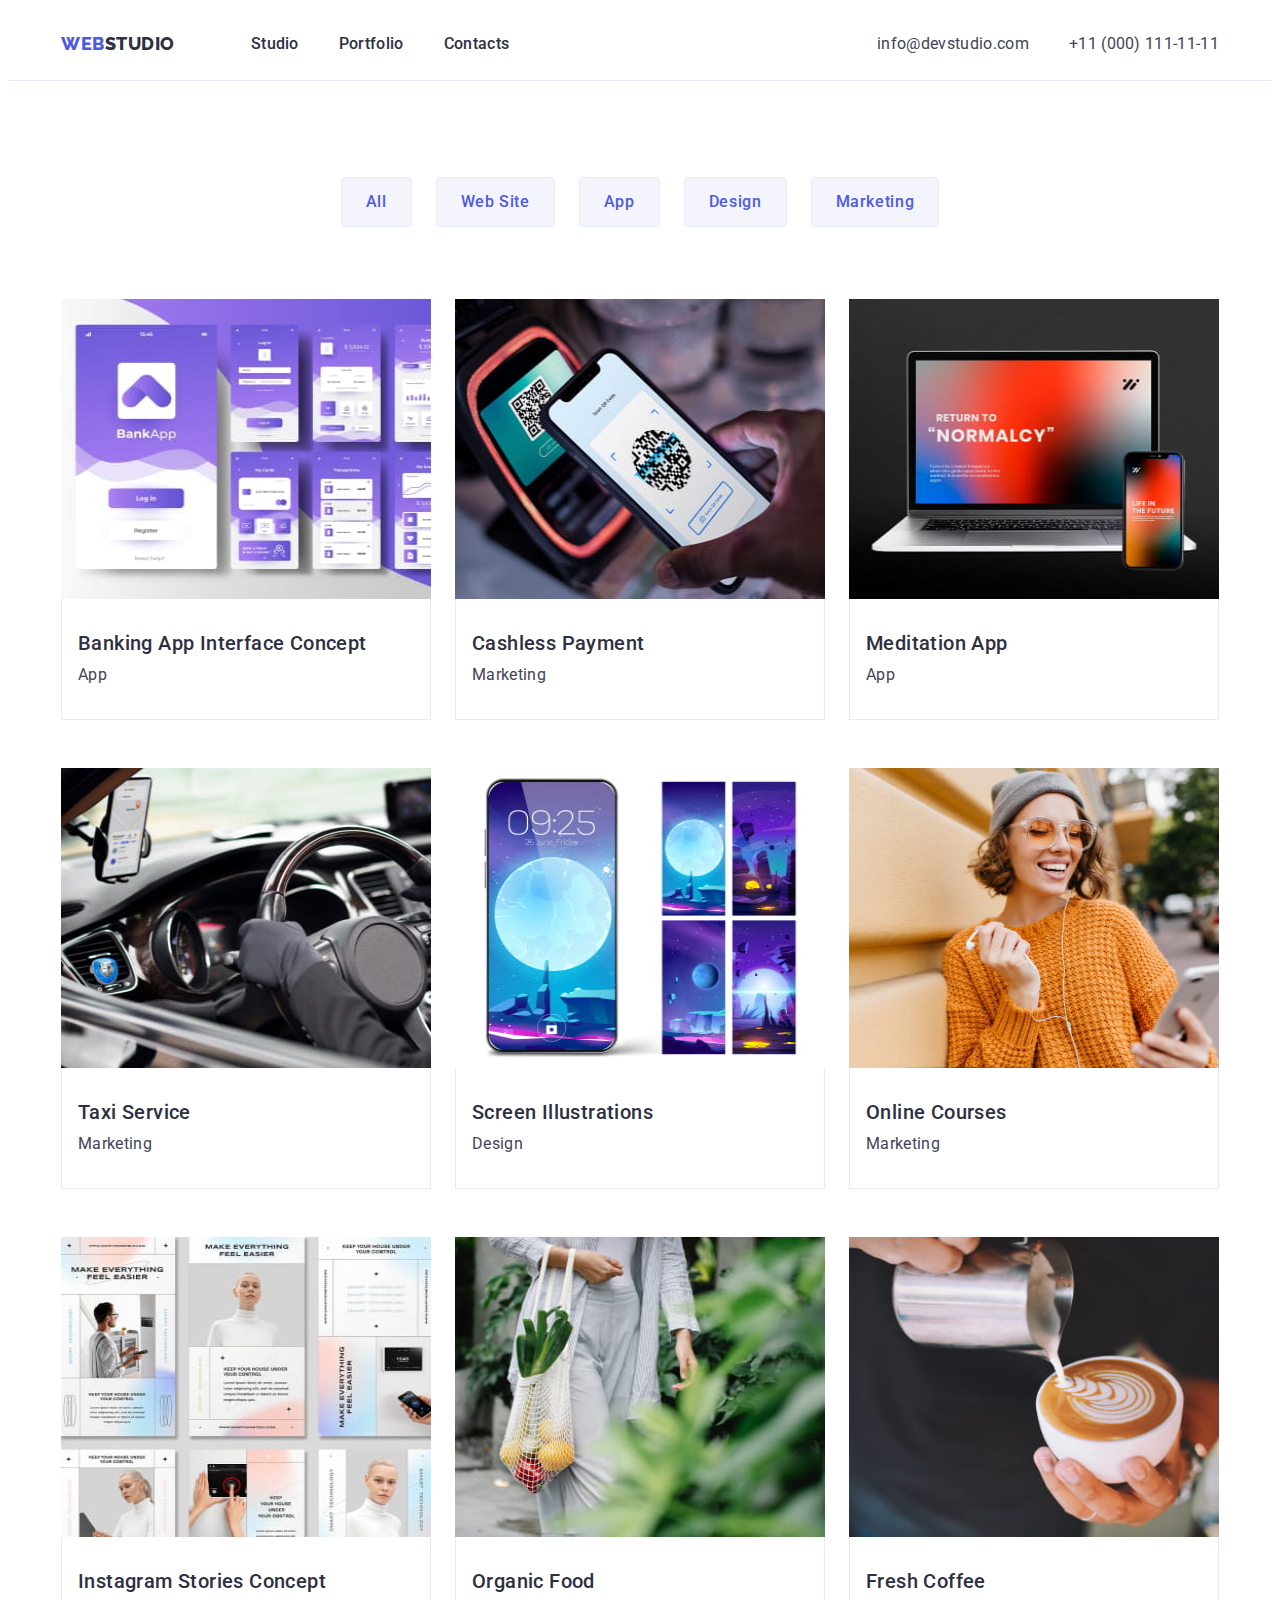
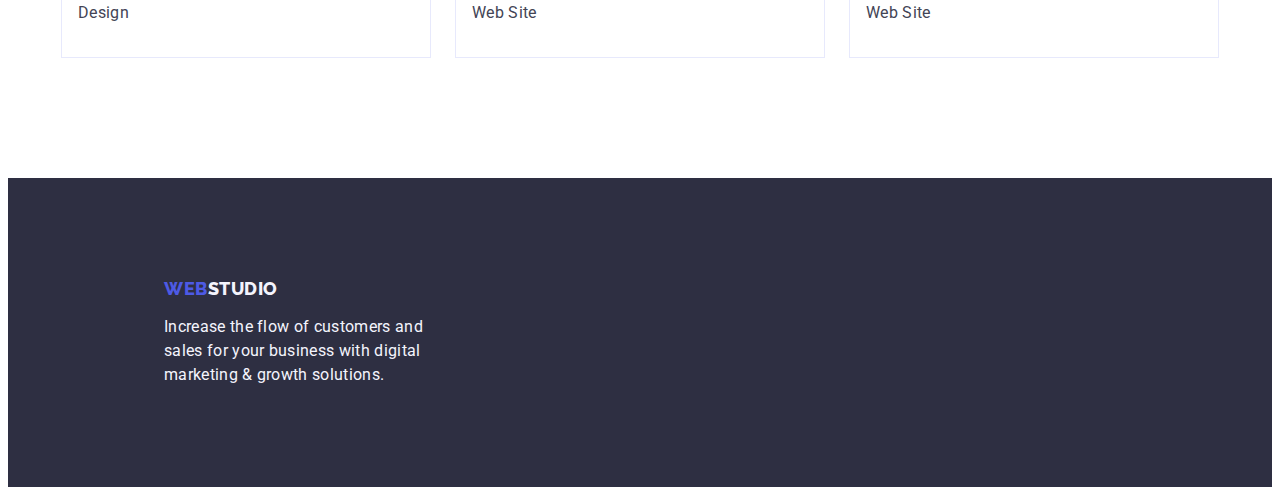
==== commit ab5b5508: "add portfolio styling" ====
--- a/portfolio.html
+++ b/portfolio.html
@@ -82,7 +82,7 @@
             </li>
           </ul>
 
-          <ul class="list">
+          <ul class="portfolio-cards list">
             <li class="card">
               <a href="" class="link">
                 <img
@@ -92,8 +92,10 @@
                   width="360"
                   height="300"
                 />
-                <h2 class="second-header">Banking App Interface Concept</h2>
-                <p class="describtion">App</p>
+                <div class="card-content-wrapper">
+                  <h2 class="second-header">Banking App Interface Concept</h2>
+                  <p class="describtion">App</p>
+                </div>
               </a>
             </li>
             <li class="card">
@@ -105,8 +107,10 @@
                   width="360"
                   height="300"
                 />
-                <h2 class="second-header">Cashless Payment</h2>
-                <p class="describtion">Marketing</p>
+                <div class="card-content-wrapper">
+                  <h2 class="second-header">Cashless Payment</h2>
+                  <p class="describtion">Marketing</p>
+                </div>
               </a>
             </li>
             <li class="card">
@@ -118,8 +122,10 @@
                   width="360"
                   height="300"
                 />
-                <h2 class="second-header">Meditation App</h2>
-                <p class="describtion">App</p>
+                <div class="card-content-wrapper">
+                  <h2 class="second-header">Meditation App</h2>
+                  <p class="describtion">App</p>
+                </div>
               </a>
             </li>
             <li class="card">
@@ -131,8 +137,10 @@
                   width="360"
                   height="300"
                 />
-                <h2 class="second-header">Taxi Service</h2>
-                <p class="describtion">Marketing</p>
+                <div class="card-content-wrapper">
+                  <h2 class="second-header">Taxi Service</h2>
+                  <p class="describtion">Marketing</p>
+                </div>
               </a>
             </li>
             <li class="card">
@@ -144,8 +152,10 @@
                   width="360"
                   height="300"
                 />
-                <h2 class="second-header">Screen Illustrations</h2>
-                <p class="describtion">Design</p>
+                <div class="card-content-wrapper">
+                  <h2 class="second-header">Screen Illustrations</h2>
+                  <p class="describtion">Design</p>
+                </div>
               </a>
             </li>
             <li class="card">
@@ -157,8 +167,10 @@
                   width="360"
                   height="300"
                 />
-                <h2 class="second-header">Online Courses</h2>
-                <p class="describtion">Marketing</p>
+                <div class="card-content-wrapper">
+                  <h2 class="second-header">Online Courses</h2>
+                  <p class="describtion">Marketing</p>
+                </div>
               </a>
             </li>
             <li class="card">
@@ -170,8 +182,10 @@
                   width="360"
                   height="300"
                 />
-                <h2 class="second-header">Instagram Stories Concept</h2>
-                <p class="describtion">Design</p>
+                <div class="card-content-wrapper">
+                  <h2 class="second-header">Instagram Stories Concept</h2>
+                  <p class="describtion">Design</p>
+                </div>
               </a>
             </li>
             <li class="card">
@@ -183,8 +197,10 @@
                   width="360"
                   height="300"
                 />
-                <h2 class="second-header">Organic Food</h2>
-                <p class="describtion">Web Site</p>
+                <div class="card-content-wrapper">
+                  <h2 class="second-header">Organic Food</h2>
+                  <p class="describtion">Web Site</p>
+                </div>
               </a>
             </li>
             <li class="card">
@@ -196,8 +212,10 @@
                   width="360"
                   height="300"
                 />
-                <h2 class="second-header">Fresh Coffee</h2>
-                <p class="describtion">Web Site</p>
+                <div class="card-content-wrapper">
+                  <h2 class="second-header">Fresh Coffee</h2>
+                  <p class="describtion">Web Site</p>
+                </div>
               </a>
             </li>
           </ul>
@@ -207,8 +225,8 @@
     </main>
     <!-- FOOTER -->
     <footer class="footer">
-      <div class="container">
-        <a href="./index.html" class="logo link"
+      <div class="container footer-wrapper">
+        <a href="./index.html" class="logo logo-footer link"
           >Web<span class="logo-studio-light">Studio</span></a
         >
         <p class="describtion-light">
--- a/css/styles.css
+++ b/css/styles.css
@@ -231,9 +231,17 @@
 
 /* Portfolio */
 .portfolio {
+  padding-top: 96px;
   background-color: var(--background-color);
 }
+.filter {
+  display: flex;
+  justify-content: center;
+  gap: 24px;
+  margin-bottom: 72px;
+}
 .btn {
+  padding: 12px 24px;
   font-family: 'Roboto', sans-serif;
   cursor: pointer;
   font-weight: 500;
@@ -242,11 +250,30 @@
   letter-spacing: 0.04em;
   color: var(--brand-color);
   background-color: var(--light-color);
+  border: 1px solid #e7e9fc;
+  border-radius: 4px;
 }
 .btn:hover,
 .btn:focus {
   color: var(--background-color);
   background-color: var(--pressed-color);
+}
+.portfolio-cards {
+  display: flex;
+  flex-wrap: wrap;
+  row-gap: 48px;
+  column-gap: 24px;
+}
+.card {
+  flex-basis: calc((100% - 48px) / 3);
+}
+.card-img {
+  width: 100%;
+}
+.card-content-wrapper {
+  padding: 32px 16px;
+  border: 1px solid #e7e9fc;
+  border-top: none;
 }
 
 /* FOOTER */
